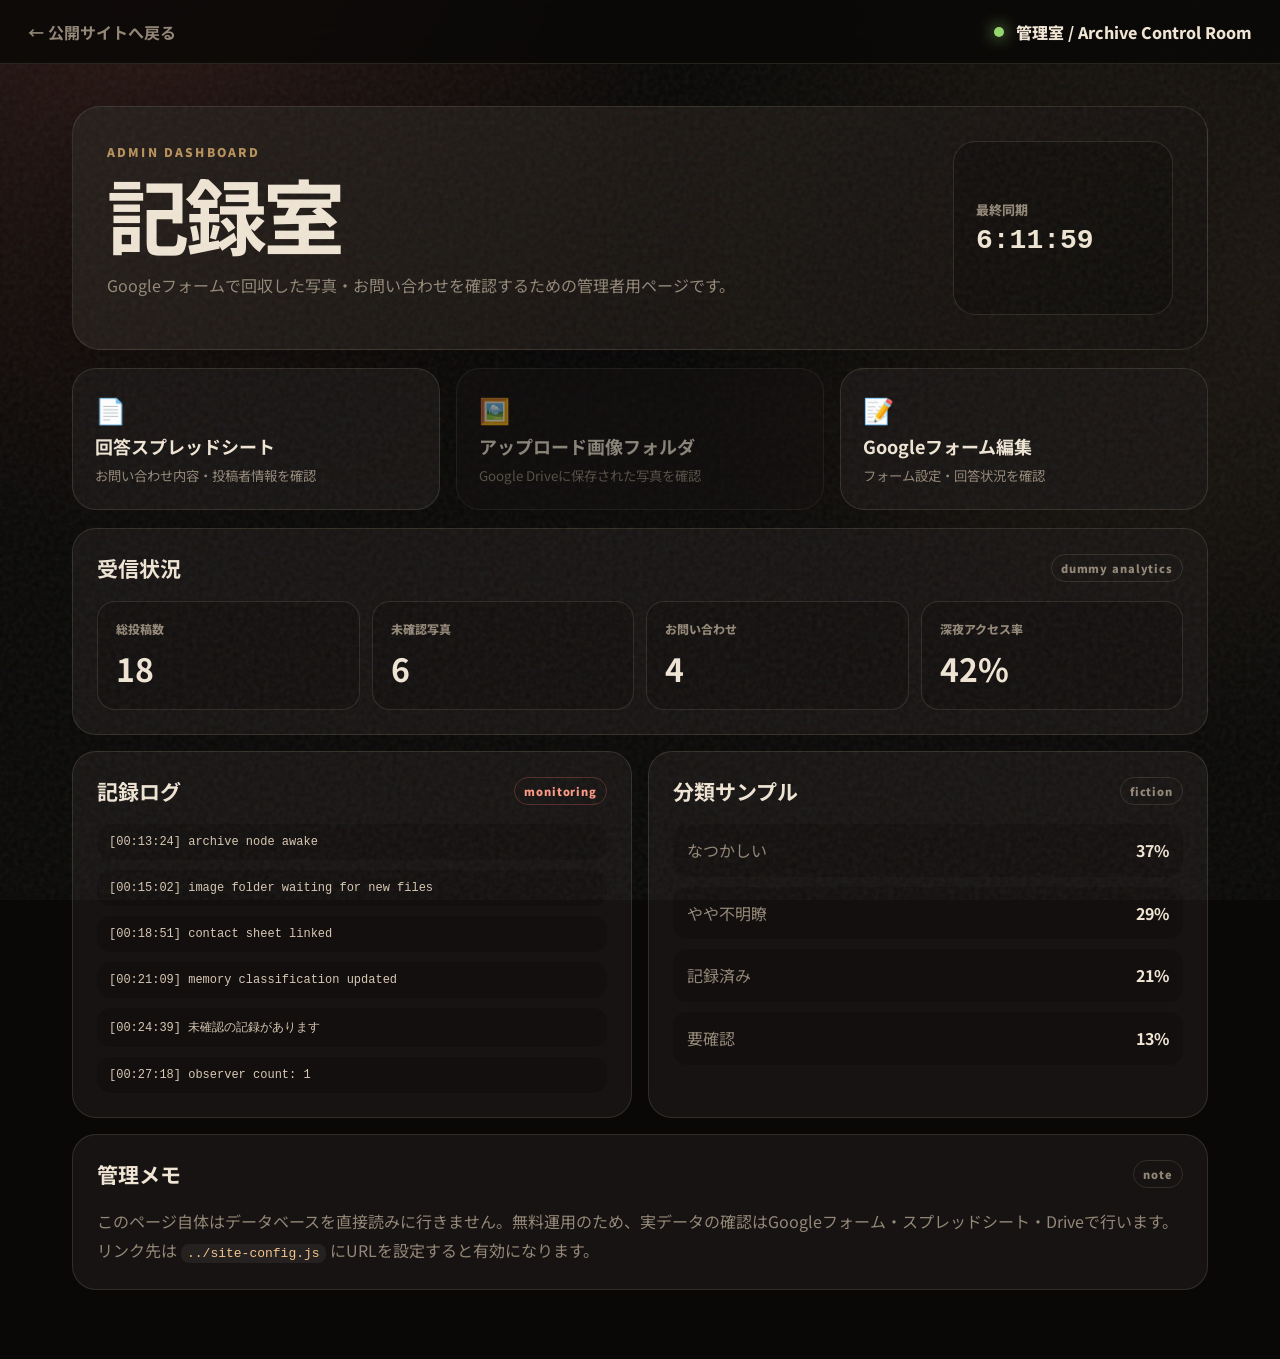
==== admin/index.html @ 64fce832 "first commit" ====
<!doctype html>
<html lang="ja">
<head>
  <meta charset="utf-8" />
  <meta name="viewport" content="width=device-width, initial-scale=1" />
  <title>管理室｜Childhood Archive</title>
  <meta name="description" content="Childhood Archiveの管理者用ダッシュボード風ページです。" />
  <link rel="preconnect" href="https://fonts.googleapis.com">
  <link rel="preconnect" href="https://fonts.gstatic.com" crossorigin>
  <link href="https://fonts.googleapis.com/css2?family=Noto+Sans+JP:wght@400;500;700;900&display=swap" rel="stylesheet">
  <link rel="stylesheet" href="style.css" />
</head>
<body>
  <div class="noise" aria-hidden="true"></div>
  <header class="admin-header">
    <a href="../" class="back-link">← 公開サイトへ戻る</a>
    <span class="status-dot"></span>
    <span>管理室 / Archive Control Room</span>
  </header>

  <main class="dashboard">
    <section class="hero-panel">
      <div>
        <p class="eyebrow">ADMIN DASHBOARD</p>
        <h1>記録室</h1>
        <p>Googleフォームで回収した写真・お問い合わせを確認するための管理者用ページです。</p>
      </div>
      <div class="clock-card">
        <span>最終同期</span>
        <strong id="syncTime">--:--:--</strong>
      </div>
    </section>

    <section class="quick-links">
      <a class="link-card" id="sheetLink" href="#" target="_blank" rel="noopener">
        <span class="icon">📄</span>
        <strong>回答スプレッドシート</strong>
        <small>お問い合わせ内容・投稿者情報を確認</small>
      </a>
      <a class="link-card" id="driveLink" href="#" target="_blank" rel="noopener">
        <span class="icon">🖼️</span>
        <strong>アップロード画像フォルダ</strong>
        <small>Google Driveに保存された写真を確認</small>
      </a>
      <a class="link-card" id="formLink" href="#" target="_blank" rel="noopener">
        <span class="icon">📝</span>
        <strong>Googleフォーム編集</strong>
        <small>フォーム設定・回答状況を確認</small>
      </a>
    </section>

    <section class="grid">
      <article class="panel wide">
        <div class="panel-head">
          <h2>受信状況</h2>
          <span class="tag">dummy analytics</span>
        </div>
        <div class="stats">
          <div><span>総投稿数</span><strong id="totalPosts">18</strong></div>
          <div><span>未確認写真</span><strong id="uncheckedPhotos">6</strong></div>
          <div><span>お問い合わせ</span><strong id="contactCount">4</strong></div>
          <div><span>深夜アクセス率</span><strong id="nightRate">42%</strong></div>
        </div>
      </article>

      <article class="panel">
        <div class="panel-head">
          <h2>記録ログ</h2>
          <span class="tag red">monitoring</span>
        </div>
        <ul class="log-list" id="logList"></ul>
      </article>

      <article class="panel">
        <div class="panel-head">
          <h2>分類サンプル</h2>
          <span class="tag">fiction</span>
        </div>
        <div class="classification">
          <p><span>なつかしい</span><b>37%</b></p>
          <p><span>やや不明瞭</span><b>29%</b></p>
          <p><span>記録済み</span><b>21%</b></p>
          <p><span>要確認</span><b>13%</b></p>
        </div>
      </article>

      <article class="panel wide">
        <div class="panel-head">
          <h2>管理メモ</h2>
          <span class="tag">note</span>
        </div>
        <p class="note">
          このページ自体はデータベースを直接読みに行きません。無料運用のため、実データの確認はGoogleフォーム・スプレッドシート・Driveで行います。
          リンク先は <code>../site-config.js</code> にURLを設定すると有効になります。
        </p>
      </article>
    </section>
  </main>

  <script src="../site-config.js"></script>
  <script src="admin.js"></script>
</body>
</html>
---- admin/style.css ----
:root {
  --bg: #090807;
  --panel: rgba(25, 22, 20, .86);
  --panel2: rgba(37, 31, 26, .86);
  --line: rgba(255, 232, 198, .12);
  --text: #f0e5d4;
  --muted: #938777;
  --red: #c95c4a;
  --amber: #b8915c;
}
* { box-sizing: border-box; }
body {
  margin: 0;
  min-height: 100vh;
  font-family: "Noto Sans JP", system-ui, sans-serif;
  background:
    radial-gradient(circle at 10% 0%, rgba(201, 92, 74, .16), transparent 34rem),
    radial-gradient(circle at 90% 20%, rgba(184,145,92,.12), transparent 30rem),
    #090807;
  color: var(--text);
}
.noise {
  position: fixed;
  inset: 0;
  pointer-events: none;
  opacity: .18;
  background-image: url("data:image/svg+xml,%3Csvg viewBox='0 0 220 220' xmlns='http://www.w3.org/2000/svg'%3E%3Cfilter id='noiseFilter'%3E%3CfeTurbulence type='fractalNoise' baseFrequency='.8' numOctaves='3' stitchTiles='stitch'/%3E%3C/filter%3E%3Crect width='100%25' height='100%25' filter='url(%23noiseFilter)' opacity='.4'/%3E%3C/svg%3E");
}
a { color: inherit; text-decoration: none; }
.admin-header {
  min-height: 64px;
  display: flex;
  align-items: center;
  gap: 12px;
  padding: 0 28px;
  border-bottom: 1px solid var(--line);
  background: rgba(9,8,7,.82);
  backdrop-filter: blur(14px);
  position: sticky;
  top: 0;
  z-index: 10;
  font-weight: 800;
}
.back-link { margin-right: auto; color: var(--muted); font-weight: 700; }
.back-link:hover { color: var(--text); }
.status-dot {
  width: 10px;
  height: 10px;
  border-radius: 50%;
  background: #96d66f;
  box-shadow: 0 0 16px #96d66f;
}
.dashboard { max-width: 1180px; margin: 0 auto; padding: 42px 22px 70px; }
.hero-panel {
  display: flex;
  justify-content: space-between;
  gap: 22px;
  align-items: stretch;
  padding: 34px;
  border: 1px solid var(--line);
  border-radius: 28px;
  background: linear-gradient(135deg, rgba(37,31,26,.9), rgba(18,15,13,.9));
  box-shadow: 0 28px 90px rgba(0,0,0,.38);
}
.eyebrow { margin: 0 0 10px; color: var(--amber); letter-spacing: .18em; font-size: 12px; font-weight: 900; }
h1 { margin: 0 0 12px; font-size: clamp(46px, 7vw, 82px); line-height: 1; letter-spacing: -.05em; }
p { color: var(--muted); line-height: 1.8; }
.clock-card {
  min-width: 220px;
  border-radius: 22px;
  border: 1px solid var(--line);
  background: rgba(0,0,0,.22);
  padding: 22px;
  display: grid;
  align-content: center;
  gap: 6px;
}
.clock-card span { color: var(--muted); font-size: 13px; font-weight: 800; }
.clock-card strong { font-family: ui-monospace, SFMono-Regular, Menlo, Consolas, monospace; font-size: 28px; }
.quick-links { display: grid; grid-template-columns: repeat(3, 1fr); gap: 16px; margin: 18px 0; }
.link-card {
  min-height: 130px;
  padding: 22px;
  border-radius: 24px;
  border: 1px solid var(--line);
  background: var(--panel);
  display: grid;
  gap: 6px;
  transition: .18s ease;
}
.link-card:hover { transform: translateY(-2px); border-color: rgba(255,232,198,.24); }
.icon { font-size: 25px; }
.link-card strong { font-size: 18px; }
.link-card small { color: var(--muted); line-height: 1.6; }
.link-card.disabled { opacity: .55; cursor: not-allowed; }
.grid { display: grid; grid-template-columns: 1fr 1fr; gap: 16px; }
.panel {
  border-radius: 24px;
  border: 1px solid var(--line);
  background: var(--panel);
  padding: 24px;
}
.panel.wide { grid-column: 1 / -1; }
.panel-head { display: flex; justify-content: space-between; gap: 14px; align-items: center; margin-bottom: 18px; }
h2 { margin: 0; font-size: 21px; }
.tag {
  border: 1px solid var(--line);
  color: var(--muted);
  border-radius: 999px;
  padding: 5px 9px;
  font-size: 11px;
  font-weight: 900;
  letter-spacing: .08em;
}
.tag.red { color: #ff9b86; border-color: rgba(201,92,74,.35); }
.stats { display: grid; grid-template-columns: repeat(4, 1fr); gap: 12px; }
.stats div {
  padding: 18px;
  border-radius: 18px;
  border: 1px solid var(--line);
  background: rgba(0,0,0,.18);
}
.stats span { display: block; color: var(--muted); font-size: 12px; font-weight: 800; margin-bottom: 8px; }
.stats strong { font-size: 32px; }
.log-list { list-style: none; padding: 0; margin: 0; display: grid; gap: 10px; }
.log-list li {
  padding: 11px 12px;
  border-radius: 14px;
  background: rgba(0,0,0,.2);
  color: #d8c8b4;
  font-family: ui-monospace, SFMono-Regular, Menlo, Consolas, monospace;
  font-size: 12px;
}
.classification { display: grid; gap: 10px; }
.classification p {
  margin: 0;
  padding: 12px 14px;
  display: flex;
  justify-content: space-between;
  border-radius: 14px;
  background: rgba(0,0,0,.2);
}
.classification b { color: var(--text); }
.note { margin: 0; }
code { color: #f4c58d; background: rgba(255,255,255,.06); padding: 2px 6px; border-radius: 8px; }
@media (max-width: 800px) {
  .hero-panel, .quick-links, .grid, .stats { grid-template-columns: 1fr; }
  .hero-panel { flex-direction: column; }
  .clock-card { min-width: 0; }
}
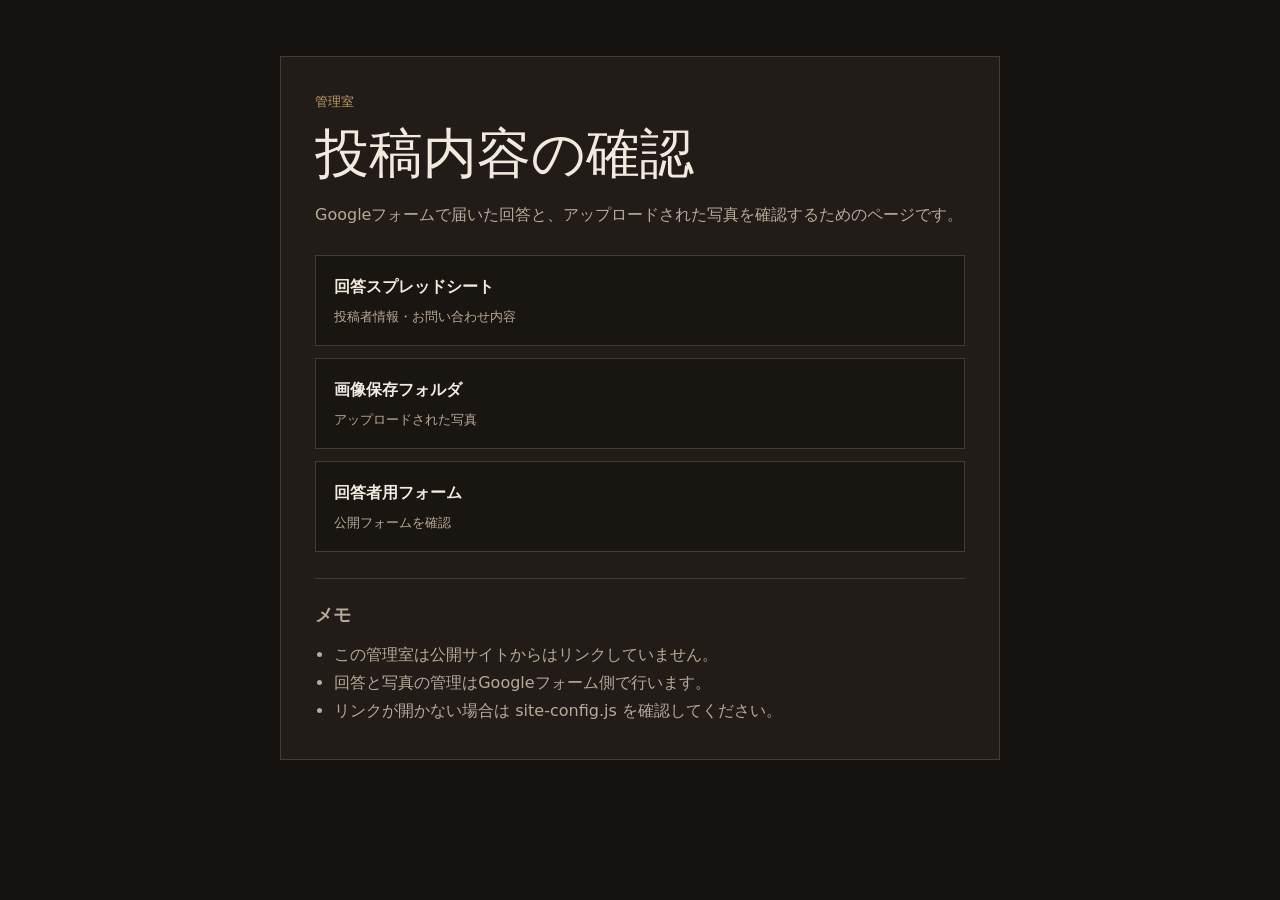
==== commit 54746555: "a" ====
--- a/admin/index.html
+++ b/admin/index.html
@@ -1,103 +1,47 @@
 <!doctype html>
 <html lang="ja">
 <head>
-  <meta charset="utf-8" />
-  <meta name="viewport" content="width=device-width, initial-scale=1" />
-  <title>管理室｜Childhood Archive</title>
-  <meta name="description" content="Childhood Archiveの管理者用ダッシュボード風ページです。" />
-  <link rel="preconnect" href="https://fonts.googleapis.com">
-  <link rel="preconnect" href="https://fonts.gstatic.com" crossorigin>
-  <link href="https://fonts.googleapis.com/css2?family=Noto+Sans+JP:wght@400;500;700;900&display=swap" rel="stylesheet">
-  <link rel="stylesheet" href="style.css" />
+  <meta charset="utf-8">
+  <meta name="viewport" content="width=device-width, initial-scale=1">
+  <title>管理室 | 幼少期写真アーカイブ</title>
+  <link rel="stylesheet" href="./style.css">
 </head>
 <body>
-  <div class="noise" aria-hidden="true"></div>
-  <header class="admin-header">
-    <a href="../" class="back-link">← 公開サイトへ戻る</a>
-    <span class="status-dot"></span>
-    <span>管理室 / Archive Control Room</span>
-  </header>
+  <main class="admin-page">
+    <section class="panel">
+      <p class="label">管理室</p>
+      <h1>投稿内容の確認</h1>
+      <p class="lead">
+        Googleフォームで届いた回答と、アップロードされた写真を確認するためのページです。
+      </p>
 
-  <main class="dashboard">
-    <section class="hero-panel">
-      <div>
-        <p class="eyebrow">ADMIN DASHBOARD</p>
-        <h1>記録室</h1>
-        <p>Googleフォームで回収した写真・お問い合わせを確認するための管理者用ページです。</p>
+      <div class="links">
+        <a class="admin-link" id="openSheet" href="#">
+          <span>回答スプレッドシート</span>
+          <small>投稿者情報・お問い合わせ内容</small>
+        </a>
+        <a class="admin-link" id="openDrive" href="#">
+          <span>画像保存フォルダ</span>
+          <small>アップロードされた写真</small>
+        </a>
+        <a class="admin-link" id="openForm" href="#">
+          <span>回答者用フォーム</span>
+          <small>公開フォームを確認</small>
+        </a>
       </div>
-      <div class="clock-card">
-        <span>最終同期</span>
-        <strong id="syncTime">--:--:--</strong>
+
+      <div class="memo">
+        <h2>メモ</h2>
+        <ul>
+          <li>この管理室は公開サイトからはリンクしていません。</li>
+          <li>回答と写真の管理はGoogleフォーム側で行います。</li>
+          <li>リンクが開かない場合は site-config.js を確認してください。</li>
+        </ul>
       </div>
-    </section>
-
-    <section class="quick-links">
-      <a class="link-card" id="sheetLink" href="#" target="_blank" rel="noopener">
-        <span class="icon">📄</span>
-        <strong>回答スプレッドシート</strong>
-        <small>お問い合わせ内容・投稿者情報を確認</small>
-      </a>
-      <a class="link-card" id="driveLink" href="#" target="_blank" rel="noopener">
-        <span class="icon">🖼️</span>
-        <strong>アップロード画像フォルダ</strong>
-        <small>Google Driveに保存された写真を確認</small>
-      </a>
-      <a class="link-card" id="formLink" href="#" target="_blank" rel="noopener">
-        <span class="icon">📝</span>
-        <strong>Googleフォーム編集</strong>
-        <small>フォーム設定・回答状況を確認</small>
-      </a>
-    </section>
-
-    <section class="grid">
-      <article class="panel wide">
-        <div class="panel-head">
-          <h2>受信状況</h2>
-          <span class="tag">dummy analytics</span>
-        </div>
-        <div class="stats">
-          <div><span>総投稿数</span><strong id="totalPosts">18</strong></div>
-          <div><span>未確認写真</span><strong id="uncheckedPhotos">6</strong></div>
-          <div><span>お問い合わせ</span><strong id="contactCount">4</strong></div>
-          <div><span>深夜アクセス率</span><strong id="nightRate">42%</strong></div>
-        </div>
-      </article>
-
-      <article class="panel">
-        <div class="panel-head">
-          <h2>記録ログ</h2>
-          <span class="tag red">monitoring</span>
-        </div>
-        <ul class="log-list" id="logList"></ul>
-      </article>
-
-      <article class="panel">
-        <div class="panel-head">
-          <h2>分類サンプル</h2>
-          <span class="tag">fiction</span>
-        </div>
-        <div class="classification">
-          <p><span>なつかしい</span><b>37%</b></p>
-          <p><span>やや不明瞭</span><b>29%</b></p>
-          <p><span>記録済み</span><b>21%</b></p>
-          <p><span>要確認</span><b>13%</b></p>
-        </div>
-      </article>
-
-      <article class="panel wide">
-        <div class="panel-head">
-          <h2>管理メモ</h2>
-          <span class="tag">note</span>
-        </div>
-        <p class="note">
-          このページ自体はデータベースを直接読みに行きません。無料運用のため、実データの確認はGoogleフォーム・スプレッドシート・Driveで行います。
-          リンク先は <code>../site-config.js</code> にURLを設定すると有効になります。
-        </p>
-      </article>
     </section>
   </main>
 
   <script src="../site-config.js"></script>
-  <script src="admin.js"></script>
+  <script src="./admin.js"></script>
 </body>
 </html>
--- a/admin/style.css
+++ b/admin/style.css
@@ -1,150 +1,63 @@
 :root {
-  --bg: #090807;
-  --panel: rgba(25, 22, 20, .86);
-  --panel2: rgba(37, 31, 26, .86);
-  --line: rgba(255, 232, 198, .12);
-  --text: #f0e5d4;
-  --muted: #938777;
-  --red: #c95c4a;
-  --amber: #b8915c;
+  --bg: #15120f;
+  --panel: #211c17;
+  --text: #f3eadf;
+  --sub: #b8aa98;
+  --line: #473a2f;
+  --accent: #c59d69;
 }
 * { box-sizing: border-box; }
 body {
   margin: 0;
   min-height: 100vh;
-  font-family: "Noto Sans JP", system-ui, sans-serif;
-  background:
-    radial-gradient(circle at 10% 0%, rgba(201, 92, 74, .16), transparent 34rem),
-    radial-gradient(circle at 90% 20%, rgba(184,145,92,.12), transparent 30rem),
-    #090807;
   color: var(--text);
+  background: var(--bg);
+  font-family: system-ui, -apple-system, BlinkMacSystemFont, "Segoe UI", sans-serif;
+  line-height: 1.75;
 }
-.noise {
-  position: fixed;
-  inset: 0;
-  pointer-events: none;
-  opacity: .18;
-  background-image: url("data:image/svg+xml,%3Csvg viewBox='0 0 220 220' xmlns='http://www.w3.org/2000/svg'%3E%3Cfilter id='noiseFilter'%3E%3CfeTurbulence type='fractalNoise' baseFrequency='.8' numOctaves='3' stitchTiles='stitch'/%3E%3C/filter%3E%3Crect width='100%25' height='100%25' filter='url(%23noiseFilter)' opacity='.4'/%3E%3C/svg%3E");
+a { color: inherit; }
+.admin-page {
+  width: min(100% - 32px, 720px);
+  margin: 0 auto;
+  padding: 56px 0;
 }
-a { color: inherit; text-decoration: none; }
-.admin-header {
-  min-height: 64px;
-  display: flex;
-  align-items: center;
-  gap: 12px;
-  padding: 0 28px;
-  border-bottom: 1px solid var(--line);
-  background: rgba(9,8,7,.82);
-  backdrop-filter: blur(14px);
-  position: sticky;
-  top: 0;
-  z-index: 10;
-  font-weight: 800;
+.panel {
+  padding: 34px;
+  background: var(--panel);
+  border: 1px solid var(--line);
 }
-.back-link { margin-right: auto; color: var(--muted); font-weight: 700; }
-.back-link:hover { color: var(--text); }
-.status-dot {
-  width: 10px;
-  height: 10px;
-  border-radius: 50%;
-  background: #96d66f;
-  box-shadow: 0 0 16px #96d66f;
+.label {
+  margin: 0 0 8px;
+  color: var(--accent);
+  font-size: 13px;
 }
-.dashboard { max-width: 1180px; margin: 0 auto; padding: 42px 22px 70px; }
-.hero-panel {
-  display: flex;
-  justify-content: space-between;
-  gap: 22px;
-  align-items: stretch;
-  padding: 34px;
+h1 {
+  margin: 0 0 14px;
+  font-family: "Yu Mincho", "Hiragino Mincho ProN", serif;
+  font-size: clamp(34px, 7vw, 54px);
+  font-weight: 500;
+  line-height: 1.2;
+}
+h2 { margin: 0 0 10px; font-size: 18px; }
+.lead { margin: 0 0 26px; color: var(--sub); }
+.links { display: grid; gap: 12px; }
+.admin-link {
+  display: block;
+  padding: 17px 18px;
+  text-decoration: none;
   border: 1px solid var(--line);
-  border-radius: 28px;
-  background: linear-gradient(135deg, rgba(37,31,26,.9), rgba(18,15,13,.9));
-  box-shadow: 0 28px 90px rgba(0,0,0,.38);
+  background: #191510;
 }
-.eyebrow { margin: 0 0 10px; color: var(--amber); letter-spacing: .18em; font-size: 12px; font-weight: 900; }
-h1 { margin: 0 0 12px; font-size: clamp(46px, 7vw, 82px); line-height: 1; letter-spacing: -.05em; }
-p { color: var(--muted); line-height: 1.8; }
-.clock-card {
-  min-width: 220px;
-  border-radius: 22px;
-  border: 1px solid var(--line);
-  background: rgba(0,0,0,.22);
-  padding: 22px;
-  display: grid;
-  align-content: center;
-  gap: 6px;
+.admin-link:hover { border-color: var(--accent); }
+.admin-link span { display: block; font-weight: 700; }
+.admin-link small { display: block; margin-top: 4px; color: var(--sub); }
+.memo {
+  margin-top: 26px;
+  padding-top: 20px;
+  border-top: 1px solid var(--line);
+  color: var(--sub);
 }
-.clock-card span { color: var(--muted); font-size: 13px; font-weight: 800; }
-.clock-card strong { font-family: ui-monospace, SFMono-Regular, Menlo, Consolas, monospace; font-size: 28px; }
-.quick-links { display: grid; grid-template-columns: repeat(3, 1fr); gap: 16px; margin: 18px 0; }
-.link-card {
-  min-height: 130px;
-  padding: 22px;
-  border-radius: 24px;
-  border: 1px solid var(--line);
-  background: var(--panel);
-  display: grid;
-  gap: 6px;
-  transition: .18s ease;
+.memo ul { margin: 0; padding-left: 1.2em; }
+@media (max-width: 520px) {
+  .panel { padding: 24px; }
 }
-.link-card:hover { transform: translateY(-2px); border-color: rgba(255,232,198,.24); }
-.icon { font-size: 25px; }
-.link-card strong { font-size: 18px; }
-.link-card small { color: var(--muted); line-height: 1.6; }
-.link-card.disabled { opacity: .55; cursor: not-allowed; }
-.grid { display: grid; grid-template-columns: 1fr 1fr; gap: 16px; }
-.panel {
-  border-radius: 24px;
-  border: 1px solid var(--line);
-  background: var(--panel);
-  padding: 24px;
-}
-.panel.wide { grid-column: 1 / -1; }
-.panel-head { display: flex; justify-content: space-between; gap: 14px; align-items: center; margin-bottom: 18px; }
-h2 { margin: 0; font-size: 21px; }
-.tag {
-  border: 1px solid var(--line);
-  color: var(--muted);
-  border-radius: 999px;
-  padding: 5px 9px;
-  font-size: 11px;
-  font-weight: 900;
-  letter-spacing: .08em;
-}
-.tag.red { color: #ff9b86; border-color: rgba(201,92,74,.35); }
-.stats { display: grid; grid-template-columns: repeat(4, 1fr); gap: 12px; }
-.stats div {
-  padding: 18px;
-  border-radius: 18px;
-  border: 1px solid var(--line);
-  background: rgba(0,0,0,.18);
-}
-.stats span { display: block; color: var(--muted); font-size: 12px; font-weight: 800; margin-bottom: 8px; }
-.stats strong { font-size: 32px; }
-.log-list { list-style: none; padding: 0; margin: 0; display: grid; gap: 10px; }
-.log-list li {
-  padding: 11px 12px;
-  border-radius: 14px;
-  background: rgba(0,0,0,.2);
-  color: #d8c8b4;
-  font-family: ui-monospace, SFMono-Regular, Menlo, Consolas, monospace;
-  font-size: 12px;
-}
-.classification { display: grid; gap: 10px; }
-.classification p {
-  margin: 0;
-  padding: 12px 14px;
-  display: flex;
-  justify-content: space-between;
-  border-radius: 14px;
-  background: rgba(0,0,0,.2);
-}
-.classification b { color: var(--text); }
-.note { margin: 0; }
-code { color: #f4c58d; background: rgba(255,255,255,.06); padding: 2px 6px; border-radius: 8px; }
-@media (max-width: 800px) {
-  .hero-panel, .quick-links, .grid, .stats { grid-template-columns: 1fr; }
-  .hero-panel { flex-direction: column; }
-  .clock-card { min-width: 0; }
-}
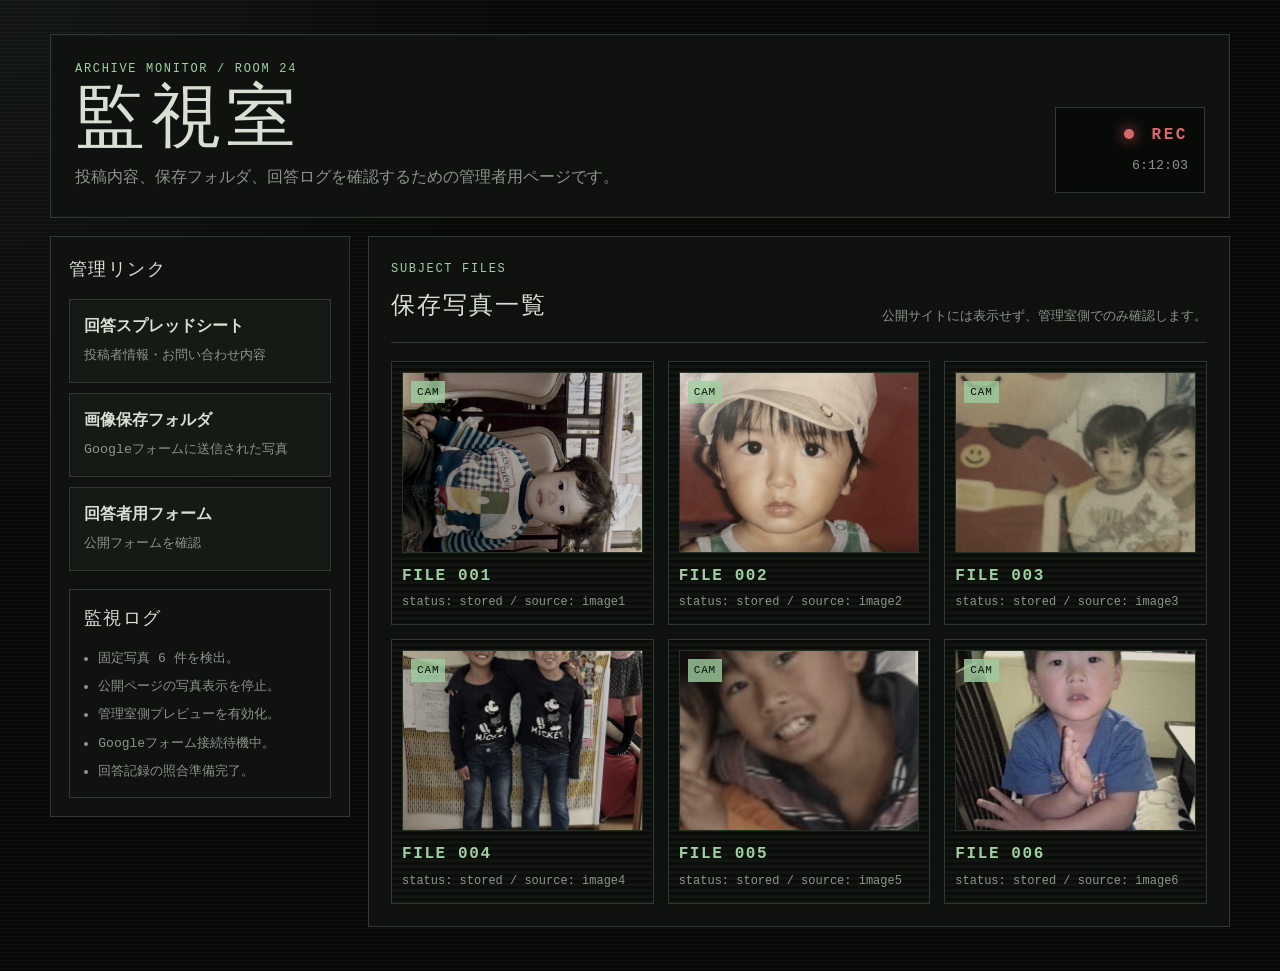
==== commit 1f70243e: "update" ====
--- a/admin/index.html
+++ b/admin/index.html
@@ -3,41 +3,92 @@
 <head>
   <meta charset="utf-8">
   <meta name="viewport" content="width=device-width, initial-scale=1">
-  <title>管理室 | 幼少期写真アーカイブ</title>
+  <title>監視室 | 幼少期写真アーカイブ</title>
   <link rel="stylesheet" href="./style.css">
 </head>
 <body>
-  <main class="admin-page">
-    <section class="panel">
-      <p class="label">管理室</p>
-      <h1>投稿内容の確認</h1>
-      <p class="lead">
-        Googleフォームで届いた回答と、アップロードされた写真を確認するためのページです。
-      </p>
+  <main class="watch-page">
+    <section class="watch-header" aria-label="監視室ヘッダー">
+      <div>
+        <p class="label">ARCHIVE MONITOR / ROOM 24</p>
+        <h1>監視室</h1>
+        <p class="lead">投稿内容、保存フォルダ、回答ログを確認するための管理者用ページです。</p>
+      </div>
+      <div class="status-box" aria-label="監視状態">
+        <span class="rec-dot"></span>
+        <strong>REC</strong>
+        <small id="currentTime">--:--:--</small>
+      </div>
+    </section>
 
-      <div class="links">
+    <section class="grid-layout">
+      <aside class="side-panel" aria-label="管理リンク">
+        <h2>管理リンク</h2>
         <a class="admin-link" id="openSheet" href="#">
           <span>回答スプレッドシート</span>
           <small>投稿者情報・お問い合わせ内容</small>
         </a>
         <a class="admin-link" id="openDrive" href="#">
           <span>画像保存フォルダ</span>
-          <small>アップロードされた写真</small>
+          <small>Googleフォームに送信された写真</small>
         </a>
         <a class="admin-link" id="openForm" href="#">
           <span>回答者用フォーム</span>
           <small>公開フォームを確認</small>
         </a>
-      </div>
 
-      <div class="memo">
-        <h2>メモ</h2>
-        <ul>
-          <li>この管理室は公開サイトからはリンクしていません。</li>
-          <li>回答と写真の管理はGoogleフォーム側で行います。</li>
-          <li>リンクが開かない場合は site-config.js を確認してください。</li>
-        </ul>
-      </div>
+        <div class="watch-card compact">
+          <h2>監視ログ</h2>
+          <ul class="log-list" id="watchLogs">
+            <li>画像カードを展開しました。</li>
+            <li>回答リンクを待機中。</li>
+            <li>外部フォーム接続を確認中。</li>
+          </ul>
+        </div>
+      </aside>
+
+      <section class="main-panel" aria-label="写真監視エリア">
+        <div class="section-head">
+          <div>
+            <p class="label">SUBJECT FILES</p>
+            <h2>保存写真一覧</h2>
+          </div>
+          <p class="note">公開サイトには表示せず、管理室側でのみ確認します。</p>
+        </div>
+
+        <div class="photo-grid" aria-label="管理者用写真一覧">
+          <article class="photo-card">
+            <div class="photo-frame"><img src="../assets/images/image1.jpg" alt="管理用写真 1"></div>
+            <p class="photo-id">FILE 001</p>
+            <p class="photo-meta">status: stored / source: image1</p>
+          </article>
+          <article class="photo-card">
+            <div class="photo-frame"><img src="../assets/images/image2.jpg" alt="管理用写真 2"></div>
+            <p class="photo-id">FILE 002</p>
+            <p class="photo-meta">status: stored / source: image2</p>
+          </article>
+          <article class="photo-card">
+            <div class="photo-frame"><img src="../assets/images/image3.jpg" alt="管理用写真 3"></div>
+            <p class="photo-id">FILE 003</p>
+            <p class="photo-meta">status: stored / source: image3</p>
+          </article>
+          <article class="photo-card">
+            <div class="photo-frame"><img src="../assets/images/image4.jpg" alt="管理用写真 4"></div>
+            <p class="photo-id">FILE 004</p>
+            <p class="photo-meta">status: stored / source: image4</p>
+          </article>
+          <article class="photo-card">
+            <div class="photo-frame"><img src="../assets/images/image5.jpg" alt="管理用写真 5"></div>
+            <p class="photo-id">FILE 005</p>
+            <p class="photo-meta">status: stored / source: image5</p>
+          </article>
+          <article class="photo-card">
+            <div class="photo-frame"><img src="../assets/images/image6.jpg" alt="管理用写真 6"></div>
+            <p class="photo-id">FILE 006</p>
+            <p class="photo-meta">status: stored / source: image6</p>
+          </article>
+        </div>
+      </section>
     </section>
   </main>
 
--- a/admin/style.css
+++ b/admin/style.css
@@ -1,63 +1,209 @@
 :root {
-  --bg: #15120f;
-  --panel: #211c17;
-  --text: #f3eadf;
-  --sub: #b8aa98;
-  --line: #473a2f;
-  --accent: #c59d69;
-}
+  --bg: #070807;
+  --panel: #101310;
+  --panel2: #151a15;
+  --text: #d8e0d4;
+  --sub: #8a9588;
+  --line: #2e392f;
+  --green: #9fcea0;
+  --red: #d96868;
+}
+
 * { box-sizing: border-box; }
 body {
   margin: 0;
   min-height: 100vh;
   color: var(--text);
-  background: var(--bg);
-  font-family: system-ui, -apple-system, BlinkMacSystemFont, "Segoe UI", sans-serif;
-  line-height: 1.75;
+  background:
+    linear-gradient(rgba(255,255,255,.025) 1px, transparent 1px),
+    radial-gradient(circle at top left, rgba(159,206,160,.08), transparent 34%),
+    var(--bg);
+  background-size: 100% 4px, auto, auto;
+  font-family: "Consolas", "Menlo", "Yu Gothic", monospace;
+  line-height: 1.7;
 }
 a { color: inherit; }
-.admin-page {
-  width: min(100% - 32px, 720px);
+img { display: block; max-width: 100%; }
+
+.watch-page {
+  width: min(100% - 28px, 1180px);
   margin: 0 auto;
-  padding: 56px 0;
-}
-.panel {
-  padding: 34px;
-  background: var(--panel);
-  border: 1px solid var(--line);
+  padding: 34px 0 44px;
+}
+.watch-header {
+  display: flex;
+  justify-content: space-between;
+  align-items: flex-end;
+  gap: 24px;
+  padding: 24px;
+  background: rgba(16,19,16,.94);
+  border: 1px solid var(--line);
+  box-shadow: 0 0 0 1px rgba(159,206,160,.04) inset;
 }
 .label {
   margin: 0 0 8px;
-  color: var(--accent);
-  font-size: 13px;
-}
+  color: var(--green);
+  font-size: 12px;
+  letter-spacing: .14em;
+}
+h1, h2, p { margin-top: 0; }
 h1 {
-  margin: 0 0 14px;
-  font-family: "Yu Mincho", "Hiragino Mincho ProN", serif;
-  font-size: clamp(34px, 7vw, 54px);
+  margin-bottom: 8px;
+  font-size: clamp(38px, 7vw, 70px);
+  line-height: 1;
+  letter-spacing: .08em;
   font-weight: 500;
-  line-height: 1.2;
-}
-h2 { margin: 0 0 10px; font-size: 18px; }
-.lead { margin: 0 0 26px; color: var(--sub); }
-.links { display: grid; gap: 12px; }
+}
+h2 {
+  margin-bottom: 14px;
+  font-size: 18px;
+  font-weight: 500;
+  letter-spacing: .08em;
+}
+.lead { margin-bottom: 0; color: var(--sub); }
+.status-box {
+  min-width: 150px;
+  padding: 14px 16px;
+  border: 1px solid var(--line);
+  background: #080a08;
+  text-align: right;
+}
+.rec-dot {
+  display: inline-block;
+  width: 10px;
+  height: 10px;
+  margin-right: 8px;
+  border-radius: 50%;
+  background: var(--red);
+  box-shadow: 0 0 14px var(--red);
+}
+.status-box strong { color: var(--red); letter-spacing: .16em; }
+.status-box small { display: block; color: var(--sub); margin-top: 6px; }
+
+.grid-layout {
+  display: grid;
+  grid-template-columns: 300px 1fr;
+  gap: 18px;
+  margin-top: 18px;
+}
+.side-panel,
+.main-panel,
+.watch-card {
+  background: rgba(16,19,16,.94);
+  border: 1px solid var(--line);
+}
+.side-panel { padding: 18px; align-self: start; }
+.main-panel { padding: 22px; }
+
 .admin-link {
   display: block;
-  padding: 17px 18px;
+  padding: 14px;
+  margin-bottom: 10px;
   text-decoration: none;
   border: 1px solid var(--line);
-  background: #191510;
-}
-.admin-link:hover { border-color: var(--accent); }
+  background: var(--panel2);
+}
+.admin-link:hover {
+  border-color: var(--green);
+  background: #192018;
+}
 .admin-link span { display: block; font-weight: 700; }
 .admin-link small { display: block; margin-top: 4px; color: var(--sub); }
-.memo {
-  margin-top: 26px;
-  padding-top: 20px;
-  border-top: 1px solid var(--line);
+
+.watch-card.compact {
+  margin-top: 18px;
+  padding: 14px;
+}
+.log-list {
+  margin: 0;
+  padding-left: 1.1em;
   color: var(--sub);
-}
-.memo ul { margin: 0; padding-left: 1.2em; }
+  font-size: 13px;
+}
+.log-list li + li { margin-top: 6px; }
+
+.section-head {
+  display: flex;
+  justify-content: space-between;
+  gap: 18px;
+  align-items: flex-end;
+  margin-bottom: 18px;
+  border-bottom: 1px solid var(--line);
+  padding-bottom: 14px;
+}
+.section-head h2 { margin-bottom: 0; font-size: 24px; }
+.note {
+  max-width: 360px;
+  margin-bottom: 0;
+  color: var(--sub);
+  font-size: 13px;
+  text-align: right;
+}
+.photo-grid {
+  display: grid;
+  grid-template-columns: repeat(3, 1fr);
+  gap: 14px;
+}
+.photo-card {
+  position: relative;
+  margin: 0;
+  padding: 10px 10px 12px;
+  background: #0a0d0a;
+  border: 1px solid var(--line);
+  overflow: hidden;
+}
+.photo-card::before {
+  content: "";
+  position: absolute;
+  inset: 0;
+  pointer-events: none;
+  background: linear-gradient(transparent 50%, rgba(159,206,160,.045) 50%);
+  background-size: 100% 6px;
+  mix-blend-mode: screen;
+}
+.photo-frame {
+  position: relative;
+  border: 1px solid #263126;
+  background: #050605;
+  overflow: hidden;
+}
+.photo-frame::after {
+  content: "CAM";
+  position: absolute;
+  top: 8px;
+  left: 8px;
+  padding: 2px 6px;
+  color: #071007;
+  background: rgba(159,206,160,.8);
+  font-size: 11px;
+  letter-spacing: .08em;
+}
+.photo-frame img {
+  width: 100%;
+  aspect-ratio: 4 / 3;
+  object-fit: cover;
+  filter: grayscale(.35) contrast(1.08) brightness(.82) sepia(.18);
+}
+.photo-id {
+  margin: 10px 0 2px;
+  color: var(--green);
+  font-weight: 700;
+  letter-spacing: .1em;
+}
+.photo-meta {
+  margin-bottom: 0;
+  color: var(--sub);
+  font-size: 12px;
+}
+
+@media (max-width: 900px) {
+  .grid-layout { grid-template-columns: 1fr; }
+  .photo-grid { grid-template-columns: repeat(2, 1fr); }
+  .section-head { align-items: flex-start; flex-direction: column; }
+  .note { text-align: left; }
+}
 @media (max-width: 520px) {
-  .panel { padding: 24px; }
-}
+  .watch-header { align-items: flex-start; flex-direction: column; }
+  .status-box { text-align: left; }
+  .photo-grid { grid-template-columns: 1fr; }
+}
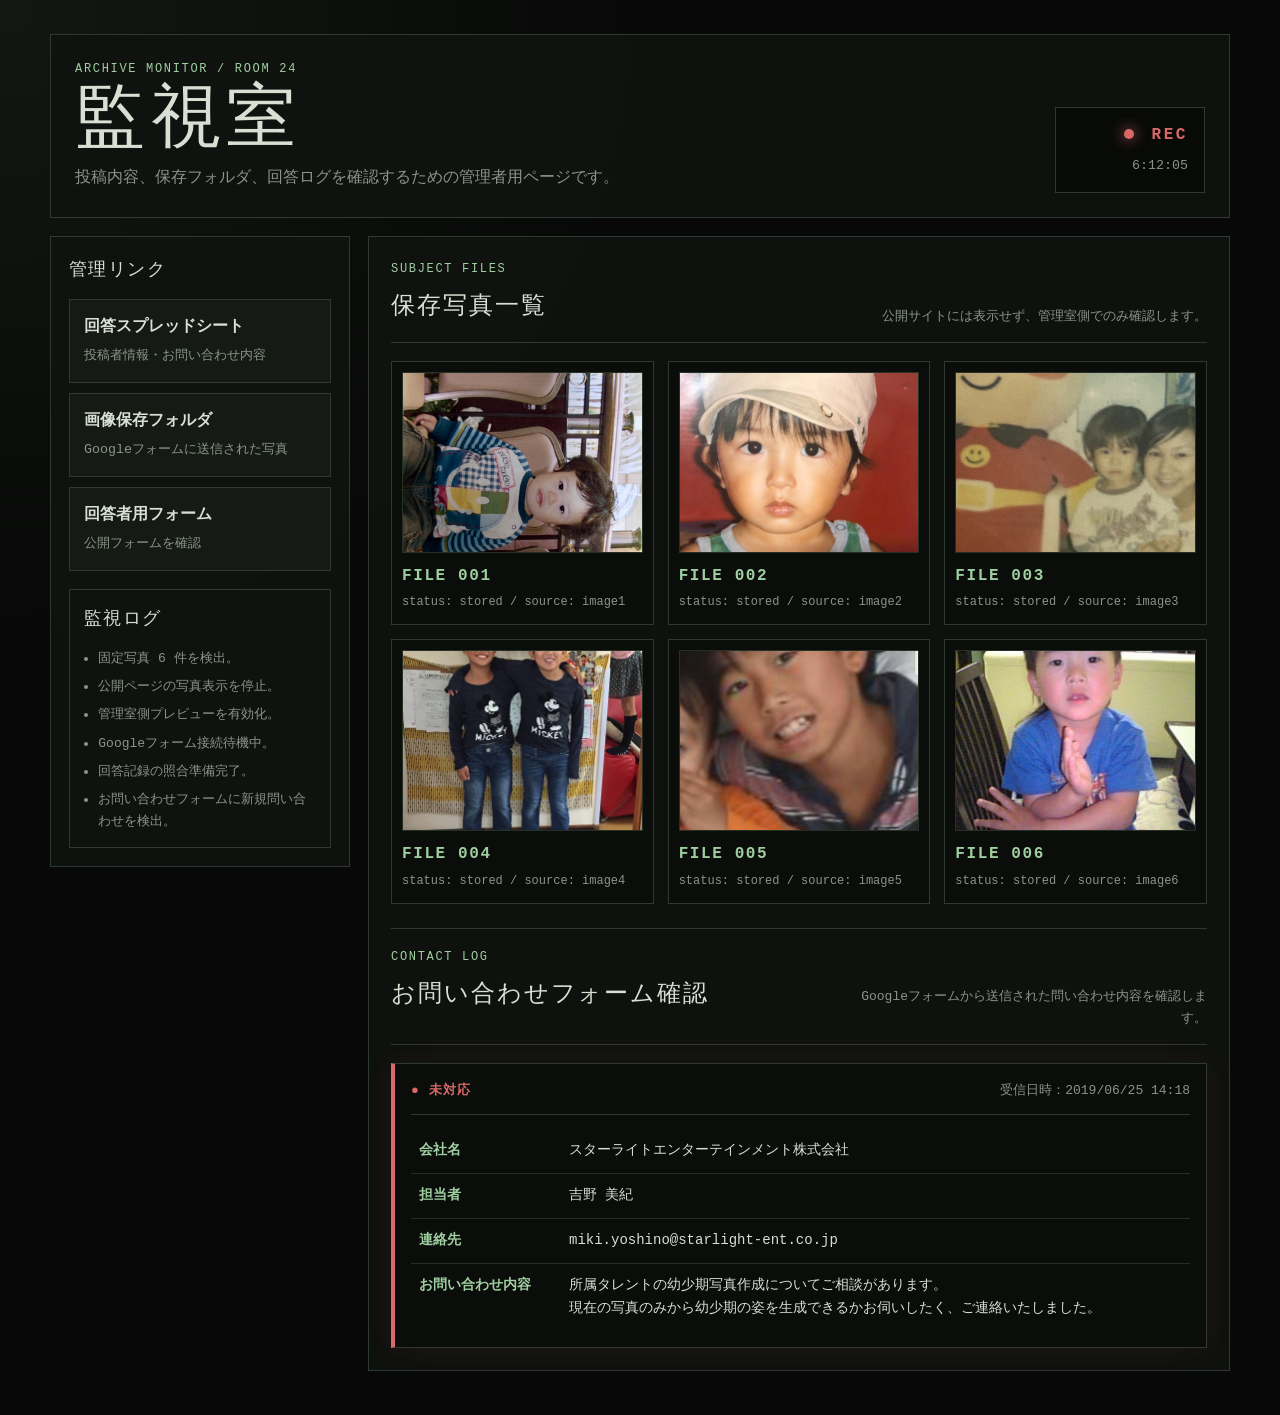
==== commit 149d52b1: "内容変更" ====
--- a/admin/index.html
+++ b/admin/index.html
@@ -3,7 +3,7 @@
 <head>
   <meta charset="utf-8">
   <meta name="viewport" content="width=device-width, initial-scale=1">
-  <title>監視室 | 幼少期写真アーカイブ</title>
+  <title>管理室 | 幼少期写真アーカイブ</title>
   <link rel="stylesheet" href="./style.css">
 </head>
 <body>
@@ -88,6 +88,8 @@
             <p class="photo-meta">status: stored / source: image6</p>
           </article>
         </div>
+
+        <div id="contactCheck"></div>
       </section>
     </section>
   </main>
--- a/admin/style.css
+++ b/admin/style.css
@@ -15,10 +15,8 @@
   min-height: 100vh;
   color: var(--text);
   background:
-    linear-gradient(rgba(255,255,255,.025) 1px, transparent 1px),
     radial-gradient(circle at top left, rgba(159,206,160,.08), transparent 34%),
     var(--bg);
-  background-size: 100% 4px, auto, auto;
   font-family: "Consolas", "Menlo", "Yu Gothic", monospace;
   line-height: 1.7;
 }
@@ -38,7 +36,6 @@
   padding: 24px;
   background: rgba(16,19,16,.94);
   border: 1px solid var(--line);
-  box-shadow: 0 0 0 1px rgba(159,206,160,.04) inset;
 }
 .label {
   margin: 0 0 8px;
@@ -145,44 +142,20 @@
   gap: 14px;
 }
 .photo-card {
-  position: relative;
   margin: 0;
   padding: 10px 10px 12px;
   background: #0a0d0a;
   border: 1px solid var(--line);
-  overflow: hidden;
-}
-.photo-card::before {
-  content: "";
-  position: absolute;
-  inset: 0;
-  pointer-events: none;
-  background: linear-gradient(transparent 50%, rgba(159,206,160,.045) 50%);
-  background-size: 100% 6px;
-  mix-blend-mode: screen;
 }
 .photo-frame {
-  position: relative;
   border: 1px solid #263126;
   background: #050605;
   overflow: hidden;
-}
-.photo-frame::after {
-  content: "CAM";
-  position: absolute;
-  top: 8px;
-  left: 8px;
-  padding: 2px 6px;
-  color: #071007;
-  background: rgba(159,206,160,.8);
-  font-size: 11px;
-  letter-spacing: .08em;
 }
 .photo-frame img {
   width: 100%;
   aspect-ratio: 4 / 3;
   object-fit: cover;
-  filter: grayscale(.35) contrast(1.08) brightness(.82) sepia(.18);
 }
 .photo-id {
   margin: 10px 0 2px;
@@ -207,3 +180,93 @@
   .status-box { text-align: left; }
   .photo-grid { grid-template-columns: 1fr; }
 }
+
+
+/* お問い合わせフォーム確認 */
+.contact-section {
+  margin-top: 24px;
+  padding-top: 18px;
+  border-top: 1px solid var(--line);
+}
+
+.contact-section h2 {
+  margin-bottom: 14px;
+  color: var(--text);
+}
+
+.contact-card {
+  background: #0a0d0a;
+  border: 1px solid var(--line);
+  border-left: 4px solid var(--red);
+  padding: 16px;
+  box-shadow: 0 0 26px rgba(217, 104, 104, .08);
+}
+
+.contact-header {
+  display: flex;
+  justify-content: space-between;
+  gap: 14px;
+  align-items: center;
+  margin-bottom: 14px;
+  padding-bottom: 12px;
+  border-bottom: 1px solid var(--line);
+  font-size: 13px;
+}
+
+.status {
+  color: var(--red);
+  font-weight: 700;
+  letter-spacing: .08em;
+}
+
+.date {
+  color: var(--sub);
+}
+
+.contact-table {
+  width: 100%;
+  border-collapse: collapse;
+  font-size: 14px;
+}
+
+.contact-table th,
+.contact-table td {
+  padding: 10px 8px;
+  border-bottom: 1px solid #223024;
+  vertical-align: top;
+}
+
+.contact-table th {
+  width: 150px;
+  color: var(--green);
+  text-align: left;
+  font-weight: 700;
+}
+
+.contact-table td {
+  color: var(--text);
+}
+
+.contact-table tr:last-child th,
+.contact-table tr:last-child td {
+  border-bottom: none;
+}
+
+@media (max-width: 520px) {
+  .contact-header {
+    align-items: flex-start;
+    flex-direction: column;
+  }
+
+  .contact-table th,
+  .contact-table td {
+    display: block;
+    width: 100%;
+    padding: 8px 0;
+  }
+
+  .contact-table th {
+    border-bottom: none;
+    padding-bottom: 2px;
+  }
+}
